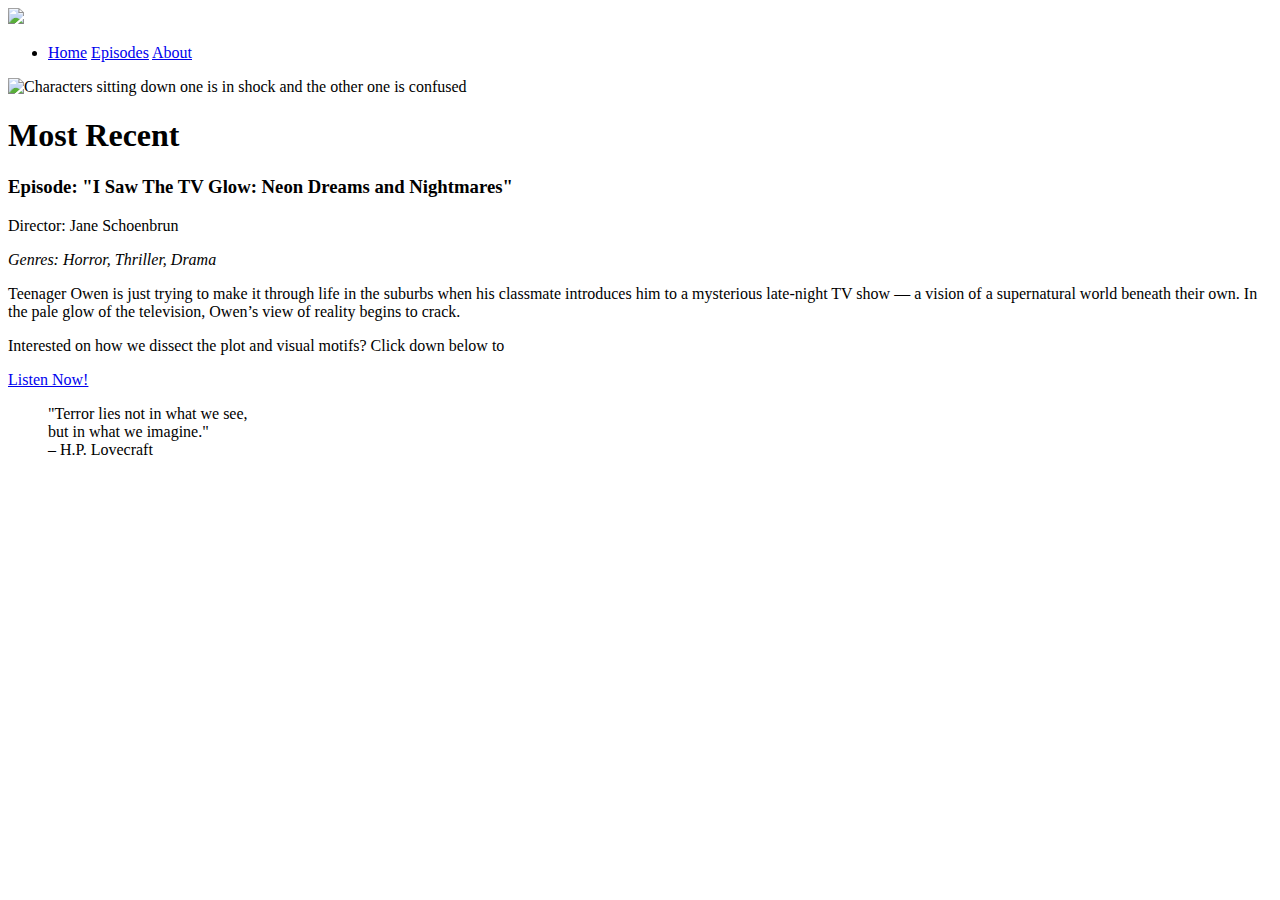
==== index.html @ f234cd4e "add all html" ====
<!DOCTYPE html>
<html lang="en">
<head>
    <meta charset="UTF-8">
    <meta name="viewport" content="width=device-width, initial-scale=1.0">
    <title>Fright Flicks</title>
    <link rel="icon" type="image/x-icon" href="images/favicon.ico">
    <link rel="stylesheet" href="Style/style.css">
</head>

<body>
    
        <header>
        <div class="logo"> <img src="Images/skull-txt-logo.png" width="400" > </div>
        <nav>
            <ul class="topnav">
                <li>
                    <a href="index.html">Home</a>
                    <a href="episodes.html">Episodes</a>
                    <a href="about.html">About</a>
                </li>
            </ul>
        </nav>
    </header>
    <main>
        <div class="home-thumbnail">
            <img src="Images/tv-glow.jpg" alt="Characters sitting down one is in shock and the other one is confused" width="450">
         </div>
<div class="box">
        
     <h1>Most Recent</h1>
     <h3>Episode: "I Saw The TV Glow: Neon Dreams and Nightmares"</h3>
      
     <div class="genres">
        <p>Director: Jane Schoenbrun</p>
        <p><em>Genres: Horror, Thriller, Drama</em></p>
      </div>
        <div class="description">
            <p>
                  Teenager Owen is just trying to make it through life in the suburbs 
                  when his classmate introduces him to a mysterious 
                  late-night TV show — a vision of a supernatural world 
                  beneath their own. In the pale glow of the television, Owen’s 
                  view of reality begins to crack. 
            </p>
                  
            <p>
                Interested on how we dissect the plot and visual motifs?
                   Click down below to 
            </p>

           
        </div>
       
        <a href="tv-glow.html" class="button">Listen Now!</a>
</div>
    
<div class="quote">
  <blockquote> "Terror lies not in what we see, <br>
    but in what we imagine." <br>
    – H.P. Lovecraft <br>
  </blockquote>
</div>
    

</main>
    <footer>

    </footer>
    
</body>
</html>
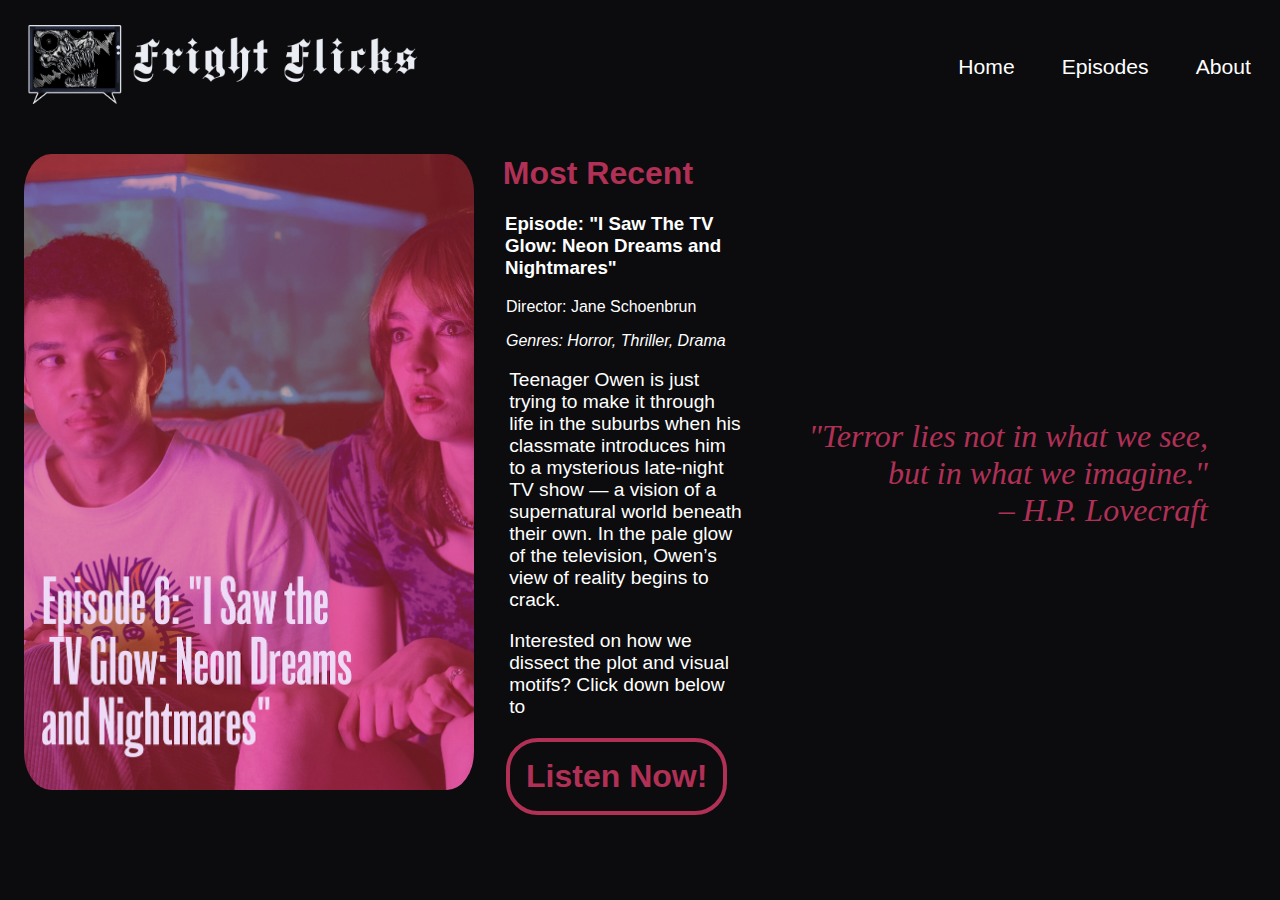
==== commit 2a9cd227: "renew" ====
--- a/index.html
+++ b/index.html
@@ -6,12 +6,17 @@
     <title>Fright Flicks</title>
     <link rel="icon" type="image/x-icon" href="images/favicon.ico">
     <link rel="stylesheet" href="Style/style.css">
+
+    <!--Github: https://duranyramirezl.github.io/fright-flicks-3/ -->
+
 </head>
 
 <body>
     
         <header>
-        <div class="logo"> <img src="Images/skull-txt-logo.png" width="400" > </div>
+            <div class="logo"> 
+                <a href="index.html"><img src="Images/skull-txt-logo.png" width="400"> </a>
+            </div>
         <nav>
             <ul class="topnav">
                 <li>
@@ -29,8 +34,7 @@
 <div class="box">
         
      <h1>Most Recent</h1>
-     <h3>Episode: "I Saw The TV Glow: Neon Dreams and Nightmares"</h3>
-      
+     <h3>Episode: "I Saw The TV Glow: Neon Dreams and Nightmares"</h3> 
      <div class="genres">
         <p>Director: Jane Schoenbrun</p>
         <p><em>Genres: Horror, Thriller, Drama</em></p>
@@ -65,7 +69,7 @@
 
 </main>
     <footer>
-
+ 
     </footer>
     
 </body>
--- a/Style/style.css
+++ b/Style/style.css
@@ -0,0 +1,149 @@
+body {
+    font-family: Arial, Helvetica, sans-serif;
+  background-color: #0c0c0e;
+   color: rgb(255, 255, 255);
+ 
+  }
+
+div {
+margin-left: 1em;
+}
+header, footer, main{
+  display: flex;
+  justify-content: space-between;
+  width: 100%;
+  max-width: 1440px;
+  margin: 0 auto;
+  align-items: center;
+}
+header {
+padding: 0.5em 0 1em;
+}
+
+.logo img {
+  transition: filter 0.3s ease-in-out; 
+}
+
+.logo img:hover {
+  filter: drop-shadow(0 0 10px rgba(255, 0, 0, 0.8)); 
+}
+
+.topnav {
+    overflow: hidden;
+    list-style-type: none;
+    text-align: right;
+    text-decoration: none;
+   font-size: 110%;
+   font-family: arial, sans-serif;
+  }
+  
+  .topnav a {
+  display: flexbox;
+  color: #ffffff;
+    padding: 1em 1em;
+    text-decoration: none;
+    font-size: 120%;
+    display: inline-block;
+  }
+  li a {
+    transition: 80ms;
+  }
+
+li a:hover{ 
+  transform: scale(1.2);
+  }
+  main{
+    display: flex;
+    justify-content: space-between;
+  }
+  main img {
+    border-radius: 6%;
+  }
+
+h1 {
+  color: #b03056;
+  font-size: 200%;
+  padding-left: 0.4em;
+}
+  
+  h3 {
+    padding-left: 0.8em;
+  }
+  .quote{
+    width: 100%;
+  }
+  
+  blockquote {
+    display: block;
+    font-style: italic;
+    font-family: Georgia, 'Times New Roman', Times, serif;
+    font-size: 200%; 
+    color: #b03056;
+    text-align: right; 
+    margin-right: 2em;
+    padding: 0em;
+  }
+
+  .box {
+    overflow: hidden;
+    width: 100%;
+    max-width: 20%;
+  }
+
+  .description {
+    font-size: 120%;
+   
+  }
+  iframe {
+    border-radius: 6%;
+  margin-top: 4em;
+  margin-right: 2em;
+  }
+
+  .button {
+    margin-left: 0.5em;
+    display: inline-flex;
+    background-color: transparent;
+    border: 0.13em solid #b03056; 
+    color: #b03056; 
+    padding: 0.5em 0.5em;
+    font-size: 200%;
+    font-weight: bold;
+    text-align: center;
+    text-decoration: none;
+    border-radius: 1em;
+    transition: background-color 0.3s, color 0.3s; 
+}
+
+.button:hover {
+    background-color: #b03056; 
+    color: white; 
+}
+.thumbnails img {
+margin: 1em;
+transition: 100ms;
+}
+
+.thumbnails img:hover {
+  transform: scale(1.05);
+  }
+.commentary {
+  font-size: 120%;
+  line-height: 2em;
+}
+
+.about {
+  text-align: left;
+  font-size: 120%;
+  line-height: 1.5em;
+  padding-right: 7em;
+}
+
+.about p {
+  margin-left: 0.7em;
+}
+.gif2{
+  height: 100%;
+  align-self: flex-end;  
+}
+
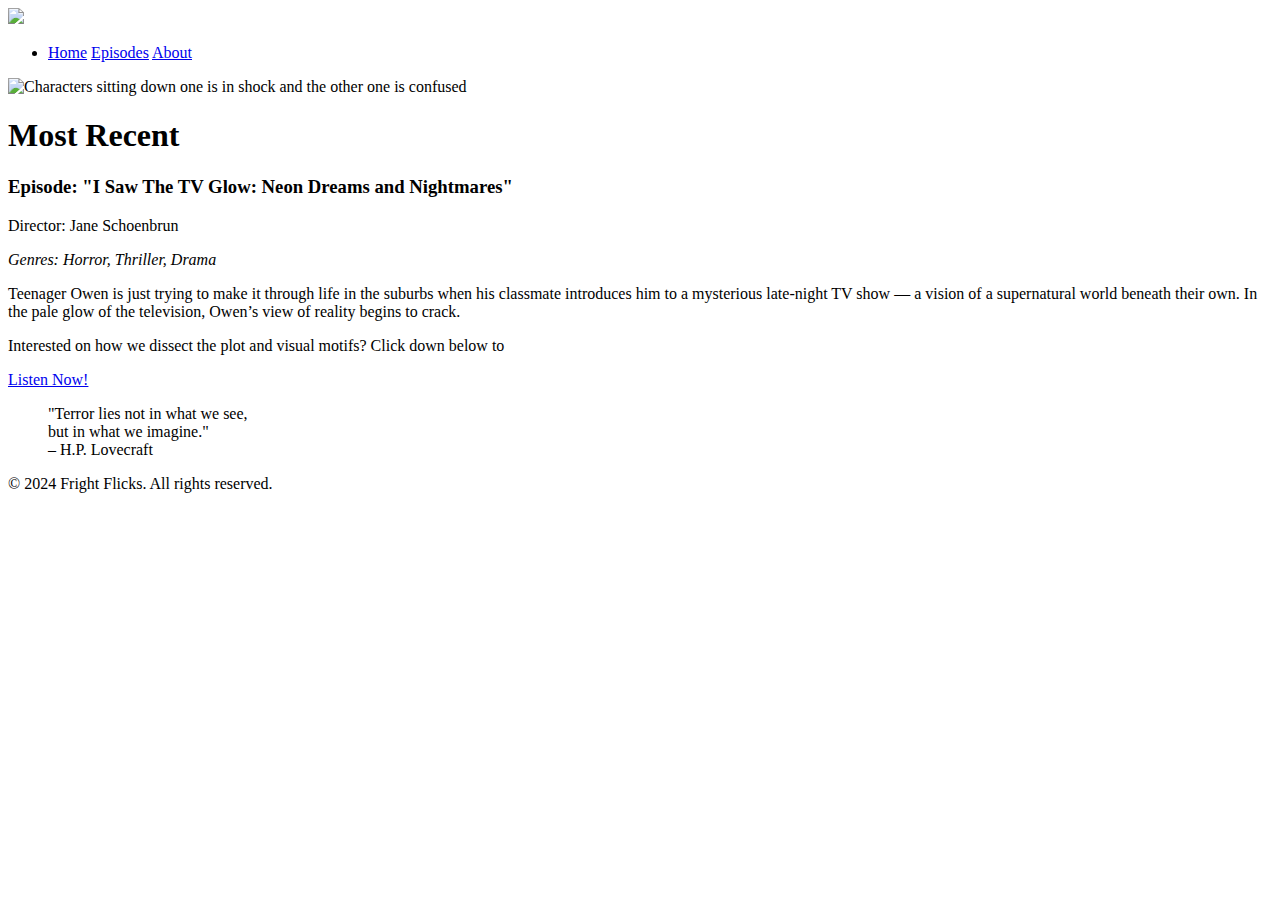
==== commit e3c23a51: "footerrr" ====
--- a/index.html
+++ b/index.html
@@ -5,7 +5,7 @@
     <meta name="viewport" content="width=device-width, initial-scale=1.0">
     <title>Fright Flicks</title>
     <link rel="icon" type="image/x-icon" href="images/favicon.ico">
-    <link rel="stylesheet" href="Style/style.css">
+    <link rel="stylesheet" href="style/style.css">
 
     <!--Github: https://duranyramirezl.github.io/fright-flicks-3/ -->
 
@@ -15,7 +15,7 @@
     
         <header>
             <div class="logo"> 
-                <a href="index.html"><img src="Images/skull-txt-logo.png" width="400"> </a>
+                <a href="index.html"><img src="images/skull-txt-logo.png" width="400"> </a>
             </div>
         <nav>
             <ul class="topnav">
@@ -29,7 +29,7 @@
     </header>
     <main>
         <div class="home-thumbnail">
-            <img src="Images/tv-glow.jpg" alt="Characters sitting down one is in shock and the other one is confused" width="450">
+            <img src="images/tv-glow.jpg" alt="Characters sitting down one is in shock and the other one is confused" width="450">
          </div>
 <div class="box">
         
@@ -69,7 +69,7 @@
 
 </main>
     <footer>
- 
+        <p>&copy; 2024 Fright Flicks. All rights reserved.</p>
     </footer>
     
 </body>
